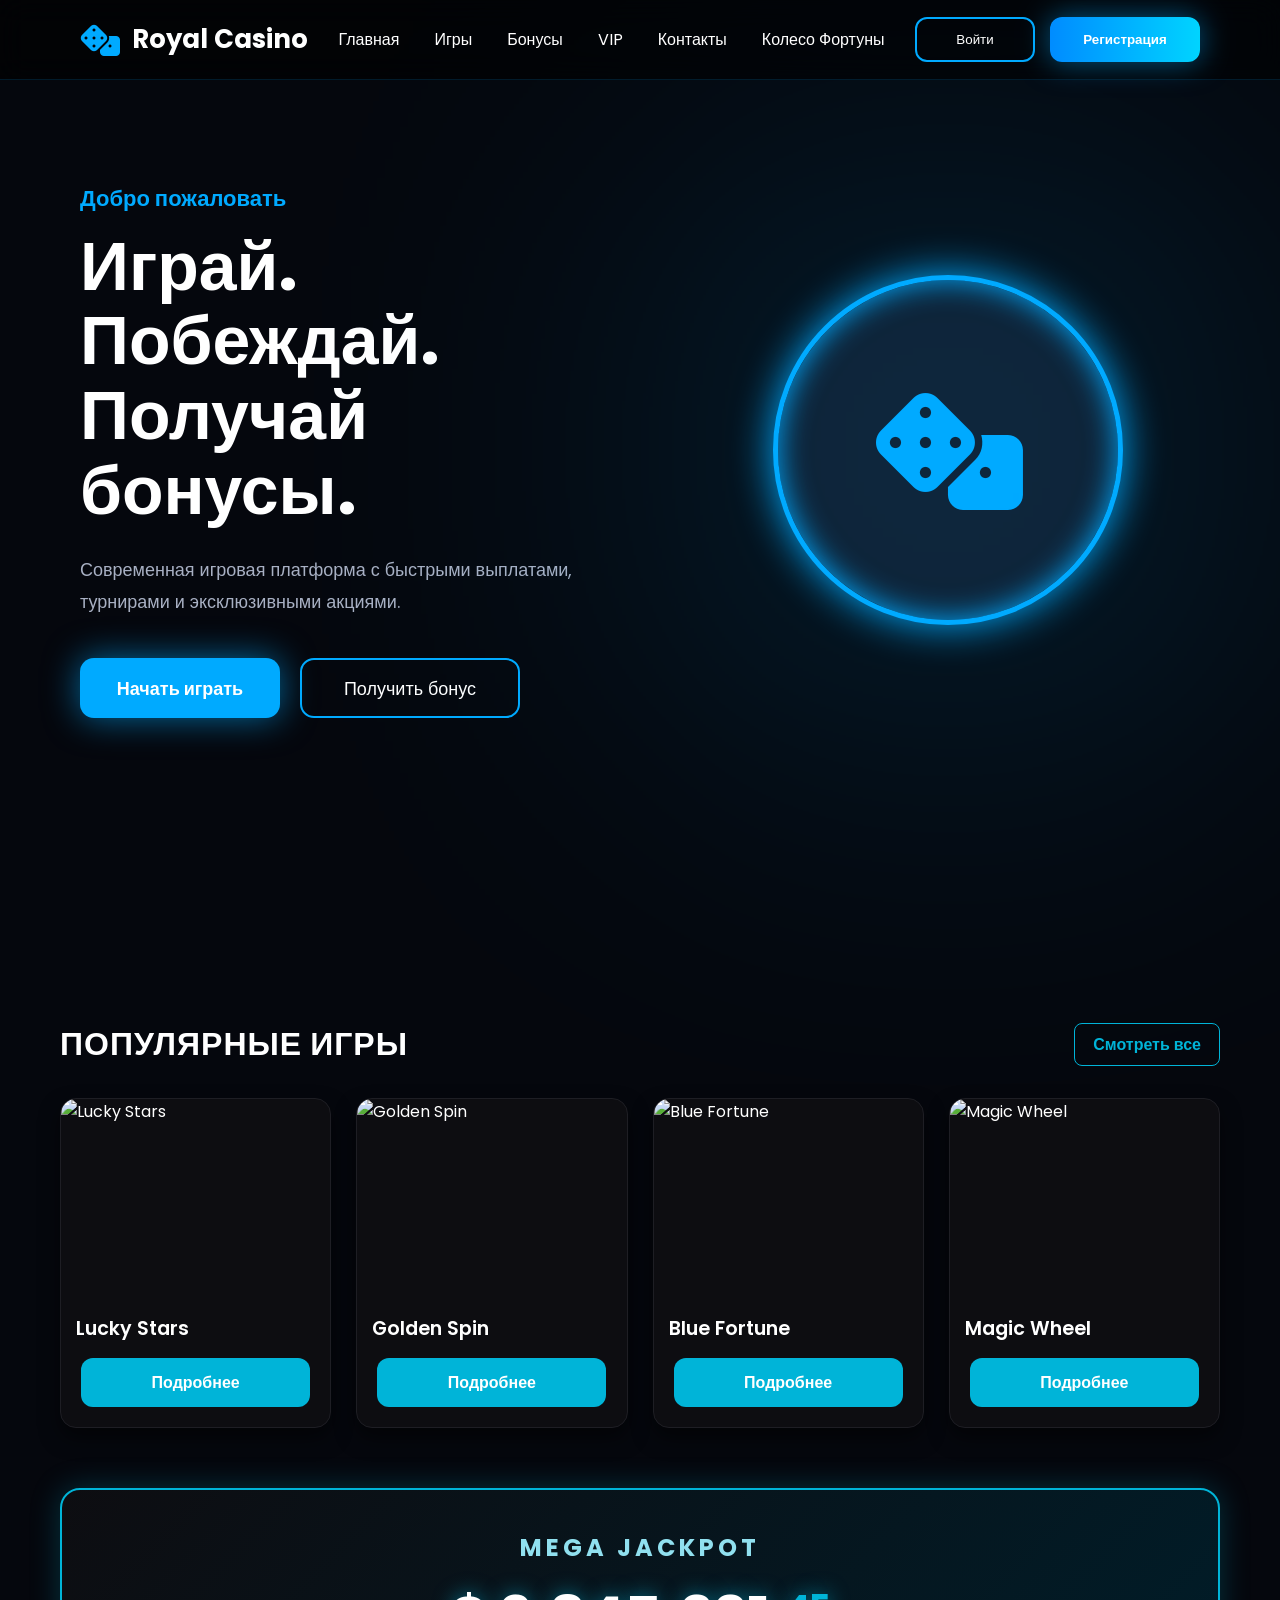
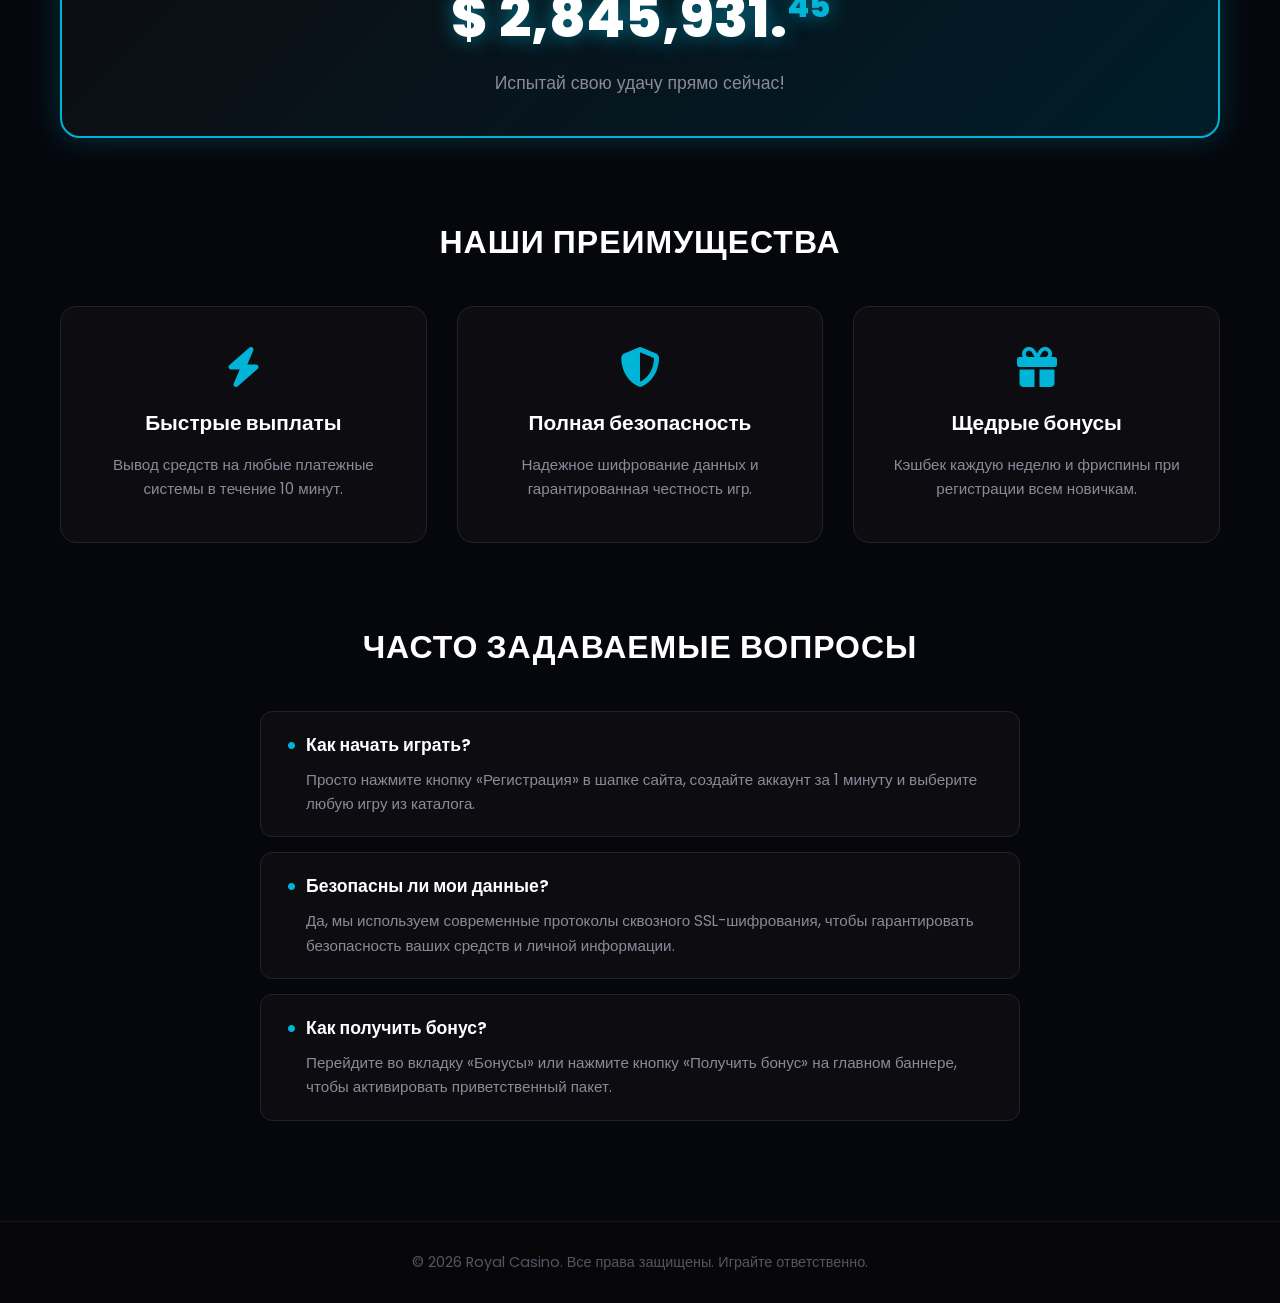
==== index.html @ 4acae306 "Add files via upload" ====
<!DOCTYPE html>
<html lang="ru">

<head>
    <meta charset="UTF-8">
    <meta name="viewport" content="width=device-width, initial-scale=1.0">
    <title>Royal Casino</title>

    <link rel="stylesheet" href="style.css">

    <link rel="preconnect" href="https://fonts.googleapis.com">
    <link rel="preconnect" href="https://fonts.gstatic.com" crossorigin>
    <link href="https://fonts.googleapis.com/css2?family=Poppins:wght@300;400;500;600;700;800&display=swap"
        rel="stylesheet">

    <link rel="stylesheet" href="https://cdnjs.cloudflare.com/ajax/libs/font-awesome/6.7.2/css/all.min.css">
</head>

<body>

    <header>

        <div class="logo">
            <i class="fa-solid fa-dice"></i>
            <span>Royal Casino</span>
        </div>

        <nav>
            <a href="#">Главная</a>
            <a href="./games.html">Игры</a>
            <a href="#">Бонусы</a>
            <a href="./vip.html">VIP</a>
            <a href="./contacts.html">Контакты</a>
            <a href="wheel.html">Колесо Фортуны</a>
        </nav>

        <div class="buttons" id="auth-buttons">
            <button class="login" onclick="openModal('login-modal')">Войти</button>
            <button class="signup" onclick="openModal('register-modal')">Регистрация</button>
        </div>
        
        <div class="buttons" id="user-profile" style="display: none; align-items: center; gap: 10px;">
            <span style="font-size: 18px; color: #fff;">👤</span>
            <span id="profile-username" style="color: #fff; font-weight: bold;"></span>
            <button id="logout-btn" style="background: #ff4d4d; color: white; border: none; padding: 5px 10px; cursor: pointer; border-radius: 4px;">Выйти</button>
        </div>
        
        <div class="buttons" id="user-profile" style="display: none; align-items: center; gap: 10px;">
            <span id="profile-username" style="color: white; font-weight: bold;"></span>
            <span id="profile-balance" style="color: #00ffcc; font-weight: bold;">0 $</span>
            <button id="logout-btn" style="background: red; color: white; border: none; padding: 5px 10px; cursor: pointer;">Выйти</button>
        </div>

    </header>

    <section class="hero">

        <div class="hero-left">

            <h4>Добро пожаловать</h4>

            <h1>Играй.<br>Побеждай.<br>Получай бонусы.</h1>

            <p>
                Современная игровая платформа
                с быстрыми выплатами,
                турнирами и эксклюзивными акциями.
            </p>

            <div class="hero-buttons">

                <button class="play">
                    Начать играть
                </button>

                <button class="bonus">
                    Получить бонус
                </button>

            </div>

        </div>

        <div class="hero-right">

            <div class="roulette-glow"></div>

            <div class="roulette">

                <i class="fa-solid fa-dice"></i>

            </div>

        </div>

    </section>

    <section class="games main-page-games">
        <div class="section-header">
            <h1>Популярные игры</h1>
            <a href="games.html" class="see-all-btn">Смотреть все</a>
        </div>

        <div class="game-grid">
            <div class="game-card">
                <img src="https://encrypted-tbn0.gstatic.com/images?q=tbn:ANd9GcRU2E1s9oB-W5qf-Ei1w77ReMeMobQKJDvkXm94BZqqwd_J3tDPNq9RfBA&s=10" alt="Lucky Stars">
                <h3>Lucky Stars</h3>
                <button onclick="window.location.href='games.html'">Подробнее</button>
            </div>

            <div class="game-card">
                <img src="https://play-lh.googleusercontent.com/m7dMDRIOhisSDL2xdPpff0hyjHuvcP0PVvv1ln_DovhD0f0_GLbvuMxl0asV_r4ueOgO_UbfXjYPk-3cBjFU3w=w240-h480-rw" alt="Golden Spin">
                <h3>Golden Spin</h3>
                <button onclick="window.location.href='games.html'">Подробнее</button>
            </div>

            <div class="game-card">
                <img src="https://fruityslots.com/wp-content/uploads/2022/11/Blue-Fortune-Slot-Logo-1.png" alt="Blue Fortune">
                <h3>Blue Fortune</h3>
                <button onclick="window.location.href='games.html'">Подробнее</button>
            </div>

            <div class="game-card">
                <img src="https://stakelogic.com/wp-content/uploads/2022/08/magic-wheel.png" alt="Magic Wheel">
                <h3>Magic Wheel</h3>
                <button onclick="window.location.href='games.html'">Подробнее</button>
            </div>
        </div>
    </section>

    <section class="jackpot-section">
        <div class="jackpot-container">
            <h2>MEGA JACKPOT</h2>
            <div class="jackpot-amount">$ 2,845,931.<span class="cents">45</span></div>
            <p>Испытай свою удачу прямо сейчас!</p>
        </div>
    </section>

    <section class="features-section">
        <div class="features-container">
            <h2 class="section-title">Наши преимущества</h2>
            <div class="features-grid">
                
                <div class="feature-card">
                    <i class="fa-solid fa-bolt"></i>
                    <h3>Быстрые выплаты</h3>
                    <p>Вывод средств на любые платежные системы в течение 10 минут.</p>
                </div>

                <div class="feature-card">
                    <i class="fa-solid fa-shield-halved"></i>
                    <h3>Полная безопасность</h3>
                    <p>Надежное шифрование данных и гарантированная честность игр.</p>
                </div>

                <div class="feature-card">
                    <i class="fa-solid fa-gift"></i>
                    <h3>Щедрые бонусы</h3>
                    <p>Кэшбек каждую неделю и фриспины при регистрации всем новичкам.</p>
                </div>

            </div>
        </div>
    </section>

    <section class="faq-section">
        <div class="faq-container">
            <h2 class="section-title">Часто задаваемые вопросы</h2>
            
            <div class="faq-item">
                <div class="faq-question">Как начать играть?</div>
                <div class="faq-answer">Просто нажмите кнопку «Регистрация» в шапке сайта, создайте аккаунт за 1 минуту и выберите любую игру из каталога.</div>
            </div>

            <div class="faq-item">
                <div class="faq-question">Безопасны ли мои данные?</div>
                <div class="faq-answer">Да, мы используем современные протоколы сквозного SSL-шифрования, чтобы гарантировать безопасность ваших средств и личной информации.</div>
            </div>

            <div class="faq-item">
                <div class="faq-question">Как получить бонус?</div>
                <div class="faq-answer">Перейдите во вкладку «Бонусы» или нажмите кнопку «Получить бонус» на главном баннере, чтобы активировать приветственный пакет.</div>
            </div>

        </div>
    </section>

    <footer class="main-footer">
        <div class="footer-content">
            <p>&copy; 2026 Royal Casino. Все права защищены. Играйте ответственно.</p>
        </div>
    </footer>

    <div id="login-modal" class="modal">
        <div class="modal-content">
            <span class="close-modal" onclick="closeModal('login-modal')">&times;</span>
            <h2>Вход в аккаунт</h2>
            <form onsubmit="event.preventDefault(); alert('Вход выполнен!'); closeModal('login-modal');">
                <div class="input-group">
                    <label>E-mail или Логин</label>
                    <input type="text" placeholder="Введите ваш email" required>
                </div>
                <div class="input-group">
                    <label>Пароль</label>
                    <input type="password" placeholder="Введите пароль" required>
                </div>
                <button type="submit" class="modal-submit-btn">Войти</button>
            </form>
            <p class="modal-switch">Нет аккаунта? <a href="#" onclick="switchModal('login-modal', 'register-modal')">Зарегистрироваться</a></p>
        </div>
    </div>

    <div id="register-modal" class="modal">
        <div class="modal-content">
            <span class="close-modal" onclick="closeModal('register-modal')">&times;</span>
            <h2>Регистрация</h2>
            <form onsubmit="event.preventDefault(); alert('Регистрация успешна!'); closeModal('register-modal');">
                <div class="input-group">
                    <label>Имя пользователя</label>
                    <input type="text" placeholder="Придумайте логин" required>
                </div>
                <div class="input-group">
                    <label>E-mail</label>
                    <input type="email" placeholder="example@mail.com" required>
                </div>
                <div class="input-group">
                    <label>Пароль</label>
                    <input type="password" placeholder="Придумайте сложный пароль" required>
                </div>
                <div class="checkbox-group">
                    <input type="checkbox" id="terms" required>
                    <label for="terms">Мне исполнилось 18 лет, и я принимаю правила</label>
                </div>
                <button type="submit" class="modal-submit-btn">Создать аккаунт</button>
            </form>
            <p class="modal-switch">Уже есть аккаунт? <a href="#" onclick="switchModal('register-modal', 'login-modal')">Войти</a></p>
        </div>
    </div>

   
    <script src="script.js"></script>

   
</body>

</html>
---- style.css ----
*{
    margin:0;
    padding:0;
    box-sizing:border-box;
    font-family:'Poppins',sans-serif;
}

body{
    background:#05070d;
    color:white;
    overflow-x:hidden;
}

/* ================= HEADER ================= */

header{
    width:100%;
    height:80px;

    display:flex;
    justify-content:space-between;
    align-items:center;

    padding:0 80px;

    position:fixed;
    top:0;
    left:0;

    background:rgba(0,0,0,.55);

    backdrop-filter:blur(15px);

    border-bottom:1px solid rgba(0,170,255,.15);

    z-index:1000;
}

.logo{
    display:flex;
    align-items:center;
    gap:12px;

    font-size:26px;
    font-weight:700;
}

.logo i{
    color:#00aaff;
    font-size:32px;
}

nav{
    display:flex;
    gap:35px;
}

nav a{
    color:white;
    text-decoration:none;
    transition:.3s;
}

nav a:hover{
    color:#00aaff;
}

.buttons{
    display:flex;
    gap:15px;
}

button{
    cursor:pointer;
    transition:.35s;
}

.login{

    width:120px;
    height:45px;

    background:transparent;
    border:2px solid #00aaff;
    color:white;
    border-radius:12px;
}

.login:hover{

    background:#00aaff;
    box-shadow:0 0 20px #00aaff;
}

.signup{

    width:150px;
    height:45px;

    border:none;

    border-radius:12px;

    background:linear-gradient(90deg,#008cff,#00d4ff);

    color:white;

    font-weight:600;

    box-shadow:0 0 30px rgba(0,170,255,.5);
}

.signup:hover{

    transform:translateY(-3px);

    box-shadow:0 0 45px #00aaff;
}

/* ================= HERO ================= */

.hero{

    width:100%;
    min-height:100vh;

    display:flex;
    justify-content:space-between;
    align-items:center;

    padding:150px 80px;
}

.hero-left{

    width:48%;
}

.hero-left h4{

    color:#00aaff;

    margin-bottom:15px;

    font-size:22px;
}

.hero-left h1{

    font-size:68px;

    line-height:1.1;

    margin-bottom:25px;
}

.hero-left p{

    color:#a8b0c3;

    line-height:1.8;

    font-size:18px;

    margin-bottom:40px;
}

.hero-buttons{

    display:flex;

    gap:20px;
}

.play{

    width:200px;
    height:60px;

    border:none;

    border-radius:14px;

    background:#00aaff;

    color:white;

    font-size:18px;

    font-weight:700;

    box-shadow:0 0 35px rgba(0,170,255,.6);
}

.play:hover{

    transform:translateY(-5px);
}

.bonus{

    width:220px;
    height:60px;

    background:transparent;

    border:2px solid #00aaff;

    color:white;

    border-radius:14px;

    font-size:18px;
}

.bonus:hover{

    background:#00aaff;

    box-shadow:0 0 35px #00aaff;
}

/* ================= RIGHT ================= */

.hero-right{

    width:45%;

    display:flex;

    justify-content:center;

    align-items:center;

    position:relative;
}

.roulette{

    width:350px;
    height:350px;

    border-radius:50%;

    background:#101827;

    border:5px solid #00aaff;

    display:flex;

    justify-content:center;

    align-items:center;

    font-size:120px;

    color:#00aaff;

    box-shadow:
    0 0 40px #00aaff,
    inset 0 0 30px #00aaff;

    animation:spin 12s linear infinite;
}

.roulette-glow{

    position:absolute;

    width:500px;
    height:500px;

    background:#00aaff;

    filter:blur(180px);

    opacity:.18;
}

@keyframes spin{

from{

transform:rotate(0deg);

}

to{

transform:rotate(360deg);

}

}

/* ================= MOBILE ================= */

@media(max-width:900px){

header{

padding:20px;

flex-direction:column;

height:auto;

gap:20px;

}

nav{

flex-wrap:wrap;

justify-content:center;

}

.hero{

flex-direction:column;

text-align:center;

padding:180px 20px 60px;

}

.hero-left,
.hero-right{

width:100%;

}

.hero-left h1{

font-size:42px;

}

.hero-buttons{

justify-content:center;

flex-wrap:wrap;

}

.roulette{

width:260px;
height:260px;
font-size:90px;
margin-top:40px;

}

}

/* ==========================================================================
   Стили для секции игр (Royal Casino)
   ========================================================================== */

/* Общие настройки для всей секции */
.games {
    max-width: 1200px;
    margin: 40px auto;
    padding: 0 20px;
    font-family: 'Poppins', sans-serif; /* Твой подключенный шрифт */
}

/* Заголовок "Популярные игры" */
.games h1 {
    color: #ffffff;
    font-size: 2rem;
    margin-bottom: 30px;
    text-transform: uppercase;
    letter-spacing: 1px;
}

/* СЕТКА ДЛЯ КАРТОЧЕК */
.game-grid {
    display: grid;
    /* Карточки будут автоматически выстраиваться в ряд (минимум 260px каждая) */
    grid-template-columns: repeat(auto-fill, minmax(260px, 1fr));
    gap: 30px; /* Расстояние между карточками */
}

/* СТИЛЬ КАРТОЧКИ */
.game-card {
    background-color: #1a1a1f; /* Темный фон карточки, чуть светлее фона сайта */
    border-radius: 16px;       /* Красивые скругленные углы */
    overflow: hidden;          /* Чтобы картинка не вылезала за скругления */
    border: 1px solid #2c2c35; /* Элегантная тонкая рамка */
    box-shadow: 0 10px 20px rgba(0, 0, 0, 0.5); /* Глубокая тень */
    display: flex;
    flex-direction: column;
    transition: transform 0.3s ease, border-color 0.3s ease, box-shadow 0.3s ease;
}

/* Эффект при наведении на карточку */
.game-card:hover {
    transform: translateY(-8px); /* Карточка плавно приподнимается */
    border-color: #ffbe0b;       /* Рамка подсвечивается золотым */
    box-shadow: 0 15px 30px rgba(255, 190, 11, 0.2); /* Золотистое свечение */
}

/* КАРТИНКА ВНУТРИ КАРТОЧКИ */
.game-card img {
    width: 100%;
    height: 220px;       /* Фиксированная высота для всех картинок */
    object-fit: cover;   /* Картинки масштабируются без искажения пропорций */
    transition: transform 0.3s ease;
}

/* Эффект увеличения картинки при наведении */
.game-card:hover img {
    transform: scale(1.05);
}

/* НАЗВАНИЕ ИГРЫ (h3) */
.game-card h3 {
    color: #ffffff;
    font-size: 1.25rem;
    font-weight: 600;
    margin: 20px 15px 10px 15px;
    text-align: left;
}

/* КНОПКА "ПОДРОБНЕЕ" */
.game-card button {
    background: #ffbe0b; /* Золотой цвет кнопки */
    color: #000000;      /* Черный текст */
    border: none;
    padding: 12px 20px;
    font-size: 1rem;
    font-weight: 700;
    border-radius: 12px;
    margin: 0 15px 20px 15px; /* Отступы по бокам и снизу */
    cursor: pointer;
    transition: background-color 0.2s ease, transform 0.1s ease;
}

/* Эффект при наведении на кнопку */
.game-card button:hover {
    background: #fb5607; /* Меняет цвет на сочный оранжевый */
    color: #ffffff;      /* Текст становится белым */
}

/* Эффект при клике */
.game-card button:active {
    transform: scale(0.98);
}

/* ==========================================================================
   Спец-стили для страницы VIP (Черно-Голубой Неон)
   ========================================================================== */

/* Контейнер заголовка VIP */
.vip-header {
    display: flex;
    align-items: center;
    gap: 15px;
    margin-bottom: 30px;
}

/* Главная голубая плашка Premium */
.vip-badge-main {
    background: linear-gradient(135deg, #00b4d8 0%, #0077b6 100%);
    color: #ffffff;
    padding: 5px 12px;
    font-size: 0.85rem;
    font-weight: 800;
    border-radius: 20px;
    text-transform: uppercase;
    letter-spacing: 1px;
    box-shadow: 0 0 15px rgba(0, 180, 216, 0.4);
}

/* Премиум-стиль для VIP-карточки (Черный + Голубой неоновый контур) */
.game-card.vip-card {
    background: #0d0d11; /* Глубокий черный фон */
    border: 1px solid #00b4d8; /* Голубая неоновая рамка */
    box-shadow: 0 10px 25px rgba(0, 180, 216, 0.1);
}

/* Эффект при наведении на VIP-карточку */
.game-card.vip-card:hover {
    border-color: #90e0ef; /* Светло-голубое свечение */
    box-shadow: 0 15px 35px rgba(0, 180, 216, 0.4); 
    transform: translateY(-10px);
}

/* Обертка для картинки */
.game-image-wrapper {
    position: relative;
    width: 100%;
    height: 220px;
    overflow: hidden;
}

/* Голубой ярлык "VIP" поверх картинки */
.vip-tag {
    position: absolute;
    top: 15px;
    left: 15px;
    background: #00b4d8;
    color: #ffffff;
    font-weight: 900;
    font-size: 0.75rem;
    padding: 4px 10px;
    border-radius: 6px;
    z-index: 2;
    letter-spacing: 1px;
    box-shadow: 0 4px 10px rgba(0,0,0,0.4);
}

/* Изменяем текст внутри VIP-инфо */
.game-card.vip-card .game-info {
    padding: 20px;
    display: flex;
    flex-direction: column;
}

/* Стильная темная кнопка с голубой рамкой и текстом */
.game-card.vip-card button {
    background: #0d0d11;
    color: #00b4d8;
    border: 1px solid #00b4d8;
    margin: 10px 0 0 0;
    padding: 12px 0;
    width: 100%;
    font-weight: 700;
    border-radius: 12px;
    cursor: pointer;
    transition: all 0.3s ease;
}

/* При наведении кнопка полностью заливается голубым */
.game-card.vip-card button:hover {
    background: linear-gradient(135deg, #00b4d8 0%, #0077b6 100%);
    color: #ffffff;
    border-color: transparent;
    box-shadow: 0 0 15px rgba(0, 180, 216, 0.6);
}

/* Общие настройки для всей секции игр */
.games {
    max-width: 1200px;
    margin: 0 auto 40px auto; /* Убрали верхний маржин */
    padding: 120px 20px 0 20px; /* ДОБАВИЛИ 120px СВЕРХУ, чтобы отодвинуть от меню */
    font-family: 'Poppins', sans-serif;
}

/* ==========================================================================
   Спец-стили для страницы Контактов (Черно-Голубой Неон)
   ========================================================================== */

/* Главная секция контактов с отступом от фиксированного меню */
.contacts-section {
    max-width: 1200px;
    margin: 0 auto;
    padding: 120px 20px 40px 20px; /* Отступ сверху 120px, чтобы не пряталось под меню */
    font-family: 'Poppins', sans-serif;
    text-align: center;
}

.contacts-container h1 {
    color: #ffffff;
    font-size: 2.5rem;
    margin-bottom: 10px;
    text-transform: uppercase;
    letter-spacing: 1px;
}

.contacts-subtitle {
    color: #8a8a98;
    font-size: 1.1rem;
    margin-bottom: 50px;
}

/* Сетка для контактных карточек */
.contacts-grid {
    display: grid;
    grid-template-columns: repeat(auto-fit, minmax(280px, 1fr));
    gap: 30px;
}

/* Стиль карточки контакта */
.contact-card {
    background: #0d0d11; /* Твой глубокий черный цвет */
    border: 1px solid #00b4d8; /* Твой голубой неон */
    border-radius: 16px;
    padding: 40px 20px;
    box-shadow: 0 10px 25px rgba(0, 180, 216, 0.1);
    transition: transform 0.3s ease, border-color 0.3s ease, box-shadow 0.3s ease;
}

/* Эффект при наведении на карточку контакта */
.contact-card:hover {
    border-color: #90e0ef;
    box-shadow: 0 15px 35px rgba(0, 180, 216, 0.3);
    transform: translateY(-3px); /* Легкий аккуратный подъем без взлета */
}

/* Иконки FontAwesome внутри карточек */
.contact-card i {
    font-size: 3rem;
    color: #00b4d8; /* Голубой цвет для иконок */
    margin-bottom: 20px;
}

/* Заголовки внутри карточек */
.contact-card h3 {
    color: #ffffff;
    font-size: 1.4rem;
    margin-bottom: 10px;
    font-weight: 600;
}

/* Текст (ссылки/информация) внутри карточек */
.contact-card p {
    color: #00b4d8;
    font-size: 1.1rem;
    font-weight: 400;
    word-break: break-all;
}

/* ==========================================================================
   Дополнительные стили для блока игр на Главной странице
   ========================================================================== */

/* Контейнер для заголовка и кнопки "Смотреть все" */
.section-header {
    display: flex;
    justify-content: space-between;
    align-items: center;
    margin-bottom: 30px;
}

/* Убираем лишний нижний отступ у H1 внутри этого контейнера */
.section-header h1 {
    margin-bottom: 0 !important;
}

/* Красивая голубая кнопка "Смотреть все" */
.see-all-btn {
    color: #00b4d8;
    text-decoration: none;
    font-weight: 600;
    font-size: 1rem;
    border: 1px solid #00b4d8;
    padding: 8px 18px;
    border-radius: 8px;
    transition: all 0.3s ease;
}

/* Эффект при наведении на "Смотреть все" */
.see-all-btn:hover {
    background: #00b4d8;
    color: #ffffff;
    box-shadow: 0 0 15px rgba(0, 180, 216, 0.4);
}

/* ==========================================================================
   Новые разделы для Главной страницы (Джекпот, Плюсы, FAQ, Футер)
   ========================================================================== */

/* Общий стиль заголовков для секций */
.section-title {
    color: #ffffff;
    font-size: 2rem;
    text-align: center;
    text-transform: uppercase;
    letter-spacing: 1px;
    margin-bottom: 40px;
}

/* --- 1. СТИЛИ ДЛЯ ДЖЕКПОТА --- */
.jackpot-section {
    max-width: 1200px;
    margin: 60px auto;
    padding: 0 20px;
}

.jackpot-container {
    background: linear-gradient(135deg, #0d0d11 0%, #001d29 100%);
    border: 2px solid #00b4d8;
    border-radius: 20px;
    padding: 40px;
    text-align: center;
    box-shadow: 0 0 30px rgba(0, 180, 216, 0.25);
}

.jackpot-container h2 {
    color: #90e0ef;
    font-size: 1.5rem;
    letter-spacing: 4px;
    margin-bottom: 10px;
}

.jackpot-amount {
    color: #ffffff;
    font-size: 3.5rem;
    font-weight: 800;
    text-shadow: 0 0 20px rgba(0, 180, 216, 0.6);
    margin-bottom: 10px;
}

.jackpot-amount .cents {
    color: #00b4d8;
    font-size: 2rem;
    vertical-align: super;
}

.jackpot-container p {
    color: #8a8a98;
    font-size: 1.1rem;
}

/* --- 2. СТИЛИ ДЛЯ ПРЕИМУЩЕСТВ --- */
.features-section {
    max-width: 1200px;
    margin: 80px auto;
    padding: 0 20px;
}

.features-grid {
    display: grid;
    grid-template-columns: repeat(auto-fit, minmax(280px, 1fr));
    gap: 30px;
}

.feature-card {
    background: #0d0d11;
    border: 1px solid #22222a;
    border-radius: 16px;
    padding: 40px 20px;
    text-align: center;
    transition: all 0.3s ease;
}

.feature-card:hover {
    border-color: #00b4d8;
    box-shadow: 0 10px 25px rgba(0, 180, 216, 0.15);
    transform: translateY(-3px);
}

.feature-card i {
    font-size: 2.5rem;
    color: #00b4d8;
    margin-bottom: 20px;
}

.feature-card h3 {
    color: #ffffff;
    font-size: 1.3rem;
    margin-bottom: 15px;
}

.feature-card p {
    color: #8a8a98;
    font-size: 0.95rem;
    line-height: 1.6;
}

/* --- 3. СТИЛИ ДЛЯ FAQ --- */
.faq-section {
    max-width: 800px;
    margin: 80px auto;
    padding: 0 20px;
}

.faq-item {
    background: #0d0d11;
    border: 1px solid #22222a;
    border-radius: 12px;
    margin-bottom: 15px;
    padding: 20px;
    text-align: left;
}

.faq-question {
    color: #ffffff;
    font-weight: 600;
    font-size: 1.1rem;
    margin-bottom: 10px;
    position: relative;
    padding-left: 25px;
}

.faq-question::before {
    content: "•";
    color: #00b4d8;
    font-size: 1.5rem;
    position: absolute;
    left: 5px;
    top: -4px;
}

.faq-answer {
    color: #8a8a98;
    font-size: 0.95rem;
    line-height: 1.6;
    padding-left: 25px;
}

/* --- 4. СТИЛИ ДЛЯ ФУТЕРА --- */
.main-footer {
    background: #07070a;
    border-top: 1px solid #14141a;
    padding: 30px 20px;
    text-align: center;
    margin-top: 100px;
}

.footer-content p {
    color: #555562;
    font-size: 0.9rem;
}

/* ==========================================================================
   ИГРОВЫЕ КАРТОЧКИ — ТОЛЬКО ЧЕРНЫЙ И ГОЛУБОЙ ЦВЕТ
   ========================================================================== */

/* Сетка для карточек */
.game-grid {
    display: grid !important;
    grid-template-columns: repeat(auto-fill, minmax(250px, 1fr)) !important;
    gap: 25px !important;
    margin-top: 20px !important;
}

/* Сама карточка */
.game-card {
    background-color: #0d0d11 !important; /* Глубокий черный фон */
    border: 1px solid #1e1e24 !important; /* Темная рамка */
    border-radius: 16px !important;
    overflow: hidden !important;
    display: flex !important;
    flex-direction: column !important;
    transition: all 0.3s ease !important;
}

/* Эффект при наведении на карточку — подсвечивается ГОЛУБЫМ */
.game-card:hover {
    border-color: #00b4d8 !important;
    box-shadow: 0 10px 25px rgba(0, 180, 216, 0.25) !important;
    transform: translateY(-3px) !important;
}

/* Картинка внутри карточки */
.game-card img {
    width: 100% !important;
    height: 200px !important;
    object-fit: cover !important;
}

/* Заголовок игры */
.game-card h3 {
    color: #ffffff !important;
    font-size: 1.2rem !important;
    margin: 15px !important;
    font-weight: 600 !important;
}

/* КНОПКА — СТРОГО ГОЛУБАЯ */
.game-card button {
    background-color: #00b4d8 !important; /* Твой фирменный голубой цвет */
    color: #ffffff !important;            /* Белый текст */
    border: none !important;
    border-radius: 12px !important;
    padding: 12px 20px !important;
    font-weight: 700 !important;
    margin: 0 15px 20px 15px !important;
    cursor: pointer !important;
    transition: background-color 0.2s ease !important;
}

/* Эффект при наведении на кнопку */
.game-card button:hover {
    background-color: #0077b6 !important; /* Сине-голубой при наведении */
    color: #ffffff !important;
}

/* ==========================================================================
   РАСШИРЕННАЯ СТРАНИЦА ИГР (Сетка + Фильтры + Живые Выигрыши)
   ========================================================================== */

/* Макет распределения: Каталог слева, Виджет выигрышей справа */
.games-page-layout {
    max-width: 1400px;
    margin: 0 auto;
    padding: 120px 20px 40px 20px; /* Отступ сверху от меню */
    display: flex;
    gap: 30px;
}

.games-main-content {
    flex: 3; /* Занимает 75% ширины */
}

/* Стили кнопок-фильтров */
.games-filter-bar {
    display: flex;
    gap: 12px;
    margin-bottom: 30px;
}

.filter-btn {
    background: #0d0d11;
    color: #8a8a98;
    border: 1px solid #22222a;
    padding: 10px 20px;
    border-radius: 10px;
    font-weight: 600;
    cursor: pointer;
    transition: all 0.3s ease;
}

.filter-btn:hover, .filter-btn.active {
    background: #00b4d8;
    color: #ffffff;
    border-color: #00b4d8;
    box-shadow: 0 0 15px rgba(0, 180, 216, 0.3);
}

/* БОКОВАЯ ПАНЕЛЬ: ЖИВЫЕ ВЫИГРЫШИ */
.live-wins-sidebar {
    flex: 1; /* Занимает 25% ширины */
    background: #0d0d11;
    border: 1px solid #00b4d8; /* Голубой контур */
    border-radius: 20px;
    padding: 25px 20px;
    height: fit-content;
    box-shadow: 0 10px 30px rgba(0, 180, 216, 0.1);
}

.sidebar-header {
    display: flex;
    align-items: center;
    gap: 10px;
    margin-bottom: 20px;
    border-bottom: 1px solid #22222a;
    padding-bottom: 15px;
}

.sidebar-header h2 {
    color: #ffffff;
    font-size: 1.25rem;
    margin: 0;
}

/* Пульсирующая зеленая/голубая точка (эффект Live) */
.live-pulse {
    width: 10px;
    height: 10px;
    background-color: #00b4d8;
    border-radius: 50%;
    box-shadow: 0 0 0 0 rgba(0, 180, 216, 0.7);
    animation: pulse 1.6s infinite;
}

@keyframes pulse {
    0% { transform: scale(0.95); box-shadow: 0 0 0 0 rgba(0, 180, 216, 0.7); }
    70% { transform: scale(1); box-shadow: 0 0 0 10px rgba(0, 180, 216, 0); }
    100% { transform: scale(0.95); box-shadow: 0 0 0 0 rgba(0, 180, 216, 0); }
}

/* Элементы списка выигрышей */
.wins-list {
    display: flex;
    flex-direction: column;
    gap: 15px;
}

.win-item {
    background: #14141a;
    border-radius: 12px;
    padding: 12px 15px;
    display: flex;
    justify-content: space-between;
    align-items: center;
    border: 1px solid #1e1e24;
}

.win-user {
    color: #ffffff;
    font-weight: 600;
    font-size: 0.9rem;
}

.win-game {
    color: #8a8a98;
    font-size: 0.8rem;
}

.win-amount {
    font-weight: 700;
    font-size: 0.95rem;
}

.font-cyan {
    color: #00b4d8;
    text-shadow: 0 0 10px rgba(0, 180, 216, 0.3);
}

/* Адаптивность для мобилок (чтобы сайдбар уходил вниз, если экран узкий) */
@media (max-width: 992px) {
    .games-page-layout {
        flex-direction: column;
    }
    .live-wins-sidebar {
        width: 100%;
    }
}

/* ==========================================================================
   ФИКС VIP СТРАНИЦЫ (Ровные карточки)
   ========================================================================== */

   .vip-page-container {
    max-width: 1200px;
    margin: 0 auto;
    padding: 120px 20px 40px 20px;
}

/* Стили для блока статусов (карточек Bronze, Silver и т.д.) */
.vip-status-container {
    margin-bottom: 60px;
}

.status-grid {
    display: grid;
    grid-template-columns: repeat(auto-fit, minmax(240px, 1fr));
    gap: 20px;
}

.status-card {
    background: #0d0d11;
    border: 1px solid #22222a;
    border-radius: 16px;
    padding: 25px 15px;
    text-align: center;
    transition: all 0.3s ease;
}

.status-card:hover {
    border-color: #00b4d8;
    box-shadow: 0 0 20px rgba(0, 180, 216, 0.2);
    transform: translateY(-3px);
}

.status-card h3 {
    color: #ffffff;
    margin-bottom: 8px;
}

.status-card p {
    color: #8a8a98;
    font-size: 0.9rem;
    margin-bottom: 15px;
}

.status-lock {
    display: inline-block;
    font-size: 0.75rem;
    font-weight: 700;
    padding: 4px 12px;
    border-radius: 20px;
    background: #14141a;
    color: #00b4d8;
    border: 1px solid #00b4d8;
    text-transform: uppercase;
}

/* Оформление VIP карточек — делаем им постоянную неоновую рамку */
.game-card.vip-card {
    background: #060608 !important;
    border: 1px solid #00b4d8 !important; /* Голубой контур */
    box-shadow: 0 5px 15px rgba(0, 180, 216, 0.15) !important;
}

.game-card.vip-card:hover {
    border-color: #90e0ef !important;
    box-shadow: 0 10px 25px rgba(0, 180, 216, 0.35) !important;
}

/* Кнопки внутри VIP карточек */
.game-card.vip-card button {
    background: transparent !important;
    color: #00b4d8 !important;
    border: 1px solid #00b4d8 !important;
}

.game-card.vip-card button:hover {
    background: #00b4d8 !important;
    color: #ffffff !important;
}

/* КНОПКА — ТЕПЕРЬ СТРОГО ПО ЦЕНТРУ КАРТОЧКИ */
.game-card button {
    background-color: #00b4d8 !important; /* Твой фирменный голубой цвет */
    color: #ffffff !important;            /* Белый текст */
    border: none !important;
    border-radius: 12px !important;
    padding: 12px 20px !important;
    font-weight: 700 !important;
    
    /* ВОТ ЭТИ ТРИ СТРОКИ ВЫРАВНИВАЮТ КНОПКУ ПРЯМО ПО ЦЕНТРУ */
    display: block !important;
    margin: 0 auto 20px auto !important; /* auto слева и справа сдвинет её в центр */
    width: 85% !important;               /* Делает её аккуратной по ширине */
    
    cursor: pointer !important;
    transition: background-color 0.2s ease !important;
}

/* ==========================================================================
   МОДАЛЬНЫЕ ОКНА (ВХОД И РЕГИСТРАЦИЯ)
   ========================================================================== */

/* Задний темный фон при открытии окна */
.modal {
    display: none; /* По умолчанию скрыто */
    position: fixed;
    z-index: 1000;
    left: 0;
    top: 0;
    width: 100%;
    height: 100%;
    background-color: rgba(3, 3, 5, 0.8);
    backdrop-filter: blur(8px); /* Размытие заднего плана */
    justify-content: center;
    align-items: center;
}

/* Контентная плашка окна */
.modal-content {
    background-color: #0d0d11;
    border: 2px solid #00b4d8; /* Неоново-голубая рамка */
    box-shadow: 0 0 30px rgba(0, 180, 216, 0.3);
    padding: 40px;
    border-radius: 20px;
    width: 100%;
    max-width: 420px;
    position: relative;
    text-align: left;
    animation: fadeInModal 0.3s ease;
}

@keyframes fadeInModal {
    from { opacity: 0; transform: translateY(-20px); }
    to { opacity: 1; transform: translateY(0); }
}

/* Кнопка закрытия (крестик) */
.close-modal {
    position: absolute;
    right: 20px;
    top: 15px;
    color: #8a8a98;
    font-size: 28px;
    font-weight: bold;
    cursor: pointer;
    transition: color 0.2s;
}

.close-modal:hover {
    color: #00b4d8;
}

.modal-content h2 {
    color: #ffffff;
    margin-bottom: 25px;
    font-size: 1.8rem;
    font-weight: 700;
}

/* Поля ввода (Инпуты) */
.input-group {
    margin-bottom: 20px;
    display: flex;
    flex-direction: column;
    gap: 8px;
}

.input-group label {
    color: #8a8a98;
    font-size: 0.9rem;
}

.input-group input {
    background: #14141a;
    border: 1px solid #22222a;
    padding: 14px;
    border-radius: 10px;
    color: #ffffff;
    font-size: 1rem;
    outline: none;
    transition: all 0.2s;
}

.input-group input:focus {
    border-color: #00b4d8;
    box-shadow: 0 0 10px rgba(0, 180, 216, 0.2);
}

/* Чекбокс 18+ */
.checkbox-group {
    display: flex;
    align-items: flex-start;
    gap: 10px;
    margin-bottom: 25px;
    color: #8a8a98;
    font-size: 0.85rem;
    line-height: 1.4;
    cursor: pointer;
}

.checkbox-group input {
    margin-top: 3px;
    accent-color: #00b4d8;
}

/* Кнопка отправки внутри модалки */
.modal-submit-btn {
    width: 100%;
    background: #00b4d8;
    color: #ffffff;
    border: none;
    padding: 14px;
    border-radius: 12px;
    font-size: 1.1rem;
    font-weight: 700;
    cursor: pointer;
    transition: background 0.2s, box-shadow 0.2s;
}

.modal-submit-btn:hover {
    background: #0077b6;
    box-shadow: 0 0 15px rgba(0, 180, 216, 0.4);
}

/* Ссылка на переключение окон */
.modal-switch {
    text-align: center;
    margin-top: 20px;
    color: #555562;
    font-size: 0.9rem;
}

.modal-switch a {
    color: #00b4d8;
    text-decoration: none;
    font-weight: 600;
}

.modal-switch a:hover {
    text-decoration: underline;
}

/* Контейнер страницы (БЕЗ ФОНА) */
.wheel-page-container {
    display: flex;
    flex-direction: column;
    align-items: center;
    justify-content: center;
    min-height: 85vh;
    padding-top: 80px;
    font-family: sans-serif;
}

.wheel-title {
    color: #fff;
    font-size: 2.5rem;
    margin-bottom: 5px;
    text-shadow: 0 0 15px #0088ff; /* Неоновое свечение */
}

.wheel-subtitle {
    color: #aaaaaa;
    font-size: 1.1rem;
    margin-bottom: 40px;
}

.wheel-area {
    position: relative;
    width: 350px;
    height: 350px;
}

/* Колесо */
.wheel-wrapper {
    width: 100%;
    height: 100%;
    border-radius: 50%;
    border: 8px solid #0088ff;
    box-shadow: 0 0 35px rgba(0, 136, 255, 0.6);
    display: flex;
    align-items: center;
    justify-content: center;
    background: #101627; /* Темный фон самого колеса, чтобы цифры были видны */
    overflow: hidden;
    position: relative;
    transition: transform 4s cubic-bezier(0.15, 0.85, 0.35, 1.02);
}

/* Центр колеса */
.wheel-center {
    position: absolute;
    width: 45px;
    height: 45px;
    background: #0088ff;
    border-radius: 50%;
    z-index: 5;
    box-shadow: 0 0 15px #0088ff;
    border: 3px solid #fff;
}

/* Стрелка сверху */
.pointer {
    position: absolute;
    top: -20px;
    left: 50%;
    transform: translateX(-50%);
    width: 0;
    height: 0;
    border-left: 15px solid transparent;
    border-right: 15px solid transparent;
    border-top: 30px solid #00ffcc; /* Бирюзовая стрелка */
    z-index: 10;
}

/* Цифры на колесе */
.wheel-number {
    position: absolute;
    color: #fff;
    font-weight: bold;
    font-size: 1.2rem;
    transform-origin: center 150px;
    height: 300px;
    top: 25px;
    text-shadow: 0 2px 4px rgba(0,0,0,0.8);
}

/* Кнопка «Крутить» */
.spin-btn {
    margin-top: 40px;
    background: linear-gradient(135deg, #0088ff, #00ffcc);
    color: #fff;
    border: none;
    padding: 14px 45px;
    font-size: 1.2rem;
    font-weight: bold;
    border-radius: 30px;
    cursor: pointer;
    box-shadow: 0 5px 15px rgba(0, 255, 204, 0.3);
    transition: all 0.3s ease;
}

.spin-btn:hover {
    transform: scale(1.05);
    box-shadow: 0 0 25px rgba(0, 255, 204, 0.7);
}

.spin-btn:active {
    transform: scale(0.98);
}

/* Այս կոդը կփոքրացնի լոգոն ՄԻԱՅՆ այս էջում */

.main-header .logo i {
    font-size: 1.4rem !important; /* Փոքրացնում է խաղառիկի նշանը */
}

.main-header .logo h1 {
    font-size: 1.5rem !important; /* Փոքրացնում է Royal Casino տեքստը */
}

.main-header {
    display: flex;
    justify-content: space-between;
    align-items: center;
    padding: 20px 50px;
    background-color: #070b19; /* Քո հիմնական սև/մուգ կապույտը */
    border-bottom: 2px solid #0088ff; /* Կապույտ գիծը */
}

.main-header nav a {
    color: white;
    text-decoration: none;
    margin: 0 15px;
    font-weight: bold;
}

.main-header nav a:hover {
    color: #0088ff;
}

.modal {
    display: none;
    position: fixed;
    top: 0;
    left: 0;
    width: 100%;
    height: 100%;
    background: rgba(0, 0, 0, 0.85);
    z-index: 1000;
    justify-content: center;
    align-items: center;
}

.modal-content {
    background: #070b19;
    padding: 30px;
    border: 1px solid #0088ff;
    border-radius: 15px;
    text-align: center;
    color: white;
    width: 300px;
}

.stars-container {
    display: flex;
    justify-content: center;
    gap: 10px;
    margin: 20px 0;
}

.star {
    font-size: 40px;
    color: #333; /* Մութ աստղ */
    transition: color 0.3s;
}

.modal-button {
    background: #0088ff;
    color: white;
    border: none;
    padding: 10px 20px;
    border-radius: 5px;
    cursor: pointer;
    width: 100%;
    font-weight: bold;
}

.close-modal-btn {
    background: transparent;
    border: none;
    color: gray;
    margin-top: 10px;
    cursor: pointer;
}

/* Մոդալի ընդհանուր վիճակը */
.modal {
    display: none; 
    position: fixed; 
    top: 0; 
    left: 0; 
    width: 100%; 
    height: 100%; 
    background: rgba(0,0,0,0.8); 
    z-index: 1000; 
    align-items: center; 
    justify-content: center;
}

/* Մոդալի պատուհանը */
.modal-content {
    background: #070b19; 
    padding: 30px; 
    border: 1px solid #0088ff; 
    border-radius: 15px; 
    text-align: center; 
    color: white; 
    width: 300px;
}

/* Զառի տեսքը */
#dice-result {
    font-size: 50px; 
    margin: 20px 0;
}

/* Կոճակները */
.modal-button {
    background: #0088ff; 
    color: white; 
    border: none; 
    padding: 10px 20px; 
    border-radius: 5px; 
    cursor: pointer;
    width: 100%;
    font-weight: bold;
}

.modal-button:hover {
    background: #0066cc;
}

.close-btn {
    background: transparent; 
    border: none; 
    color: gray; 
    margin-top: 15px; 
    cursor: pointer;
}

.close-btn:hover {
    color: white;
}

#profile-balance {
    color: #00ffcc !important; /* Նեոն կապույտ-կանաչ գույն */
    font-size: 16px;
    font-weight: bold;
    padding: 5px 10px;
    border: 1px solid #00ffcc;
    border-radius: 4px;
    background: rgba(0, 255, 204, 0.1);
}
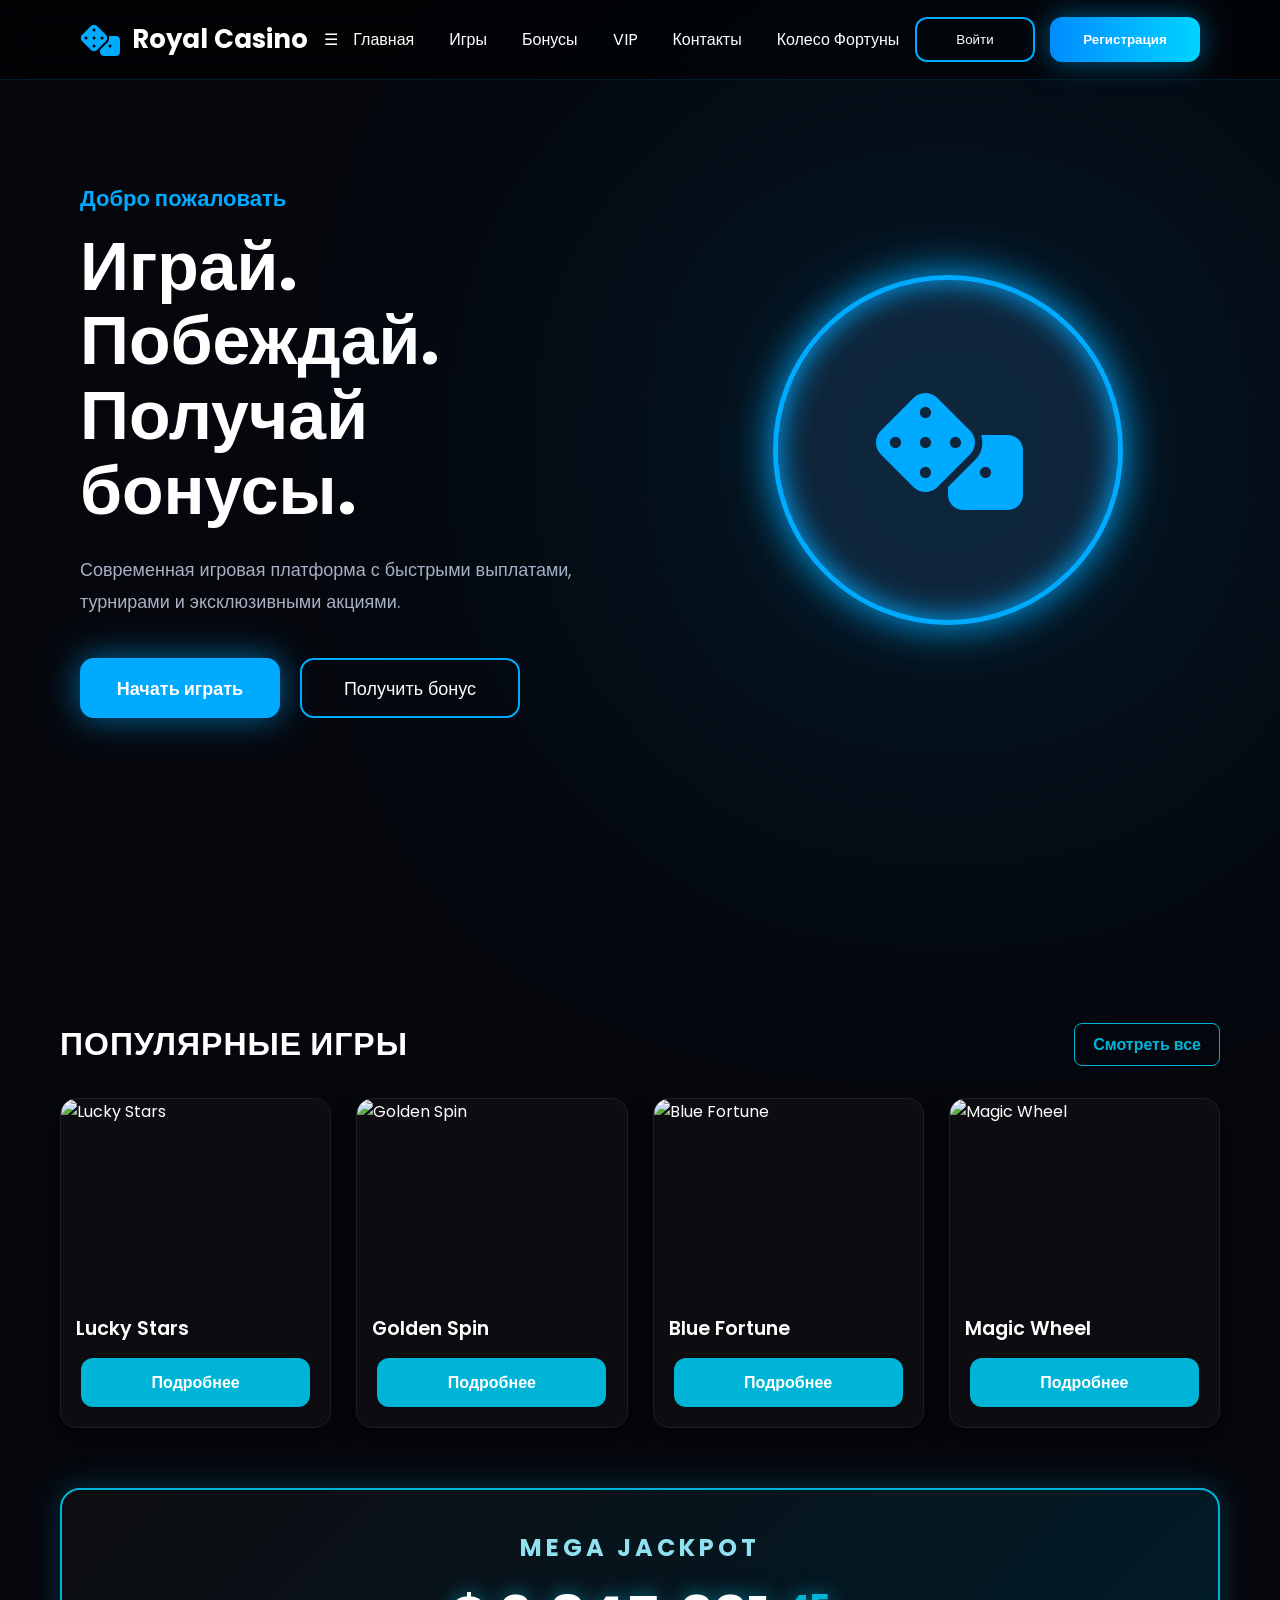
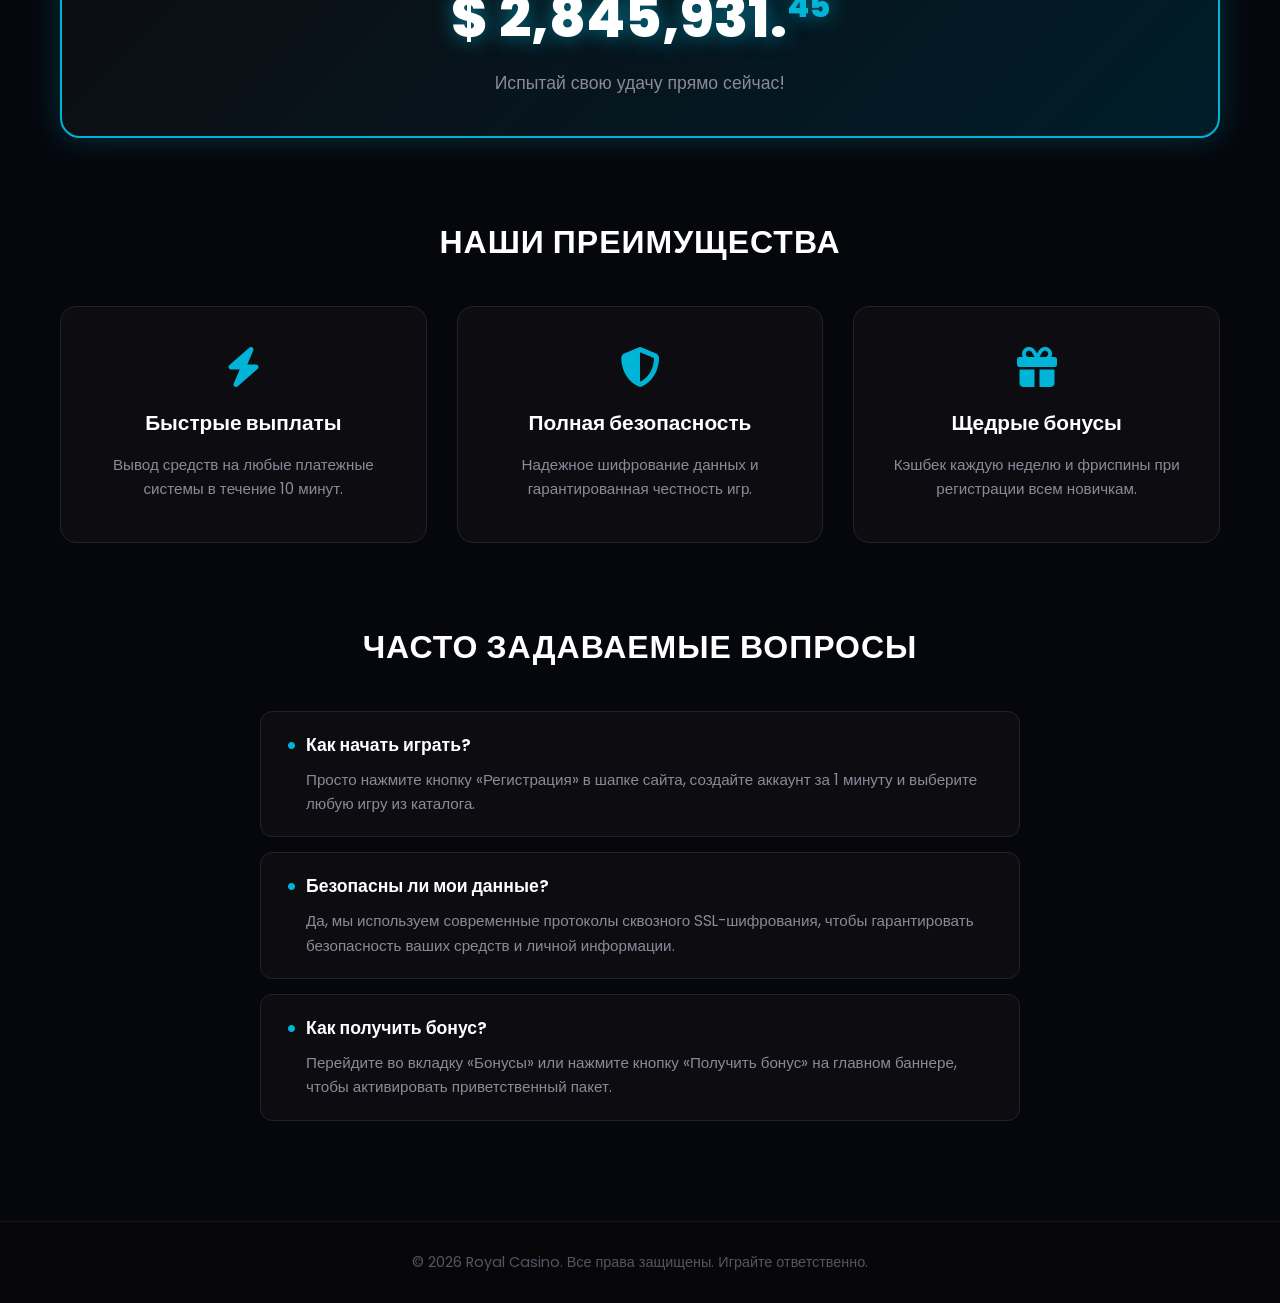
==== commit 0aad66a9: "Update index.html" ====
--- a/index.html
+++ b/index.html
@@ -24,7 +24,7 @@
             <i class="fa-solid fa-dice"></i>
             <span>Royal Casino</span>
         </div>
-
+        <div class="menu-toggle" onclick="toggleMenu()">☰</div>
         <nav>
             <a href="#">Главная</a>
             <a href="./games.html">Игры</a>
@@ -243,4 +243,4 @@
    
 </body>
 
-</html>+</html>
--- a/style.css
+++ b/style.css
@@ -1522,4 +1522,84 @@
     border: 1px solid #00ffcc;
     border-radius: 4px;
     background: rgba(0, 255, 204, 0.1);
-}+}
+
+/* --- ԱԴԱՊՏԻՎ ԴԻԶԱՅՆ (RESPONSIVE) --- */
+
+/* Մենյուի ադապտացիա */
+@media (max-width: 768px) {
+    header {
+        flex-direction: column;
+        gap: 10px;
+        padding: 10px !important;
+    }
+    .user-profile {
+        justify-content: center;
+        width: 100%;
+    }
+}
+
+/* Խաղերի ցանցի (grid) ադապտացիա */
+@media (max-width: 1024px) {
+    .game-grid {
+        grid-template-columns: repeat(2, 1fr) !important; /* 2 սյուն պլանշետների համար */
+    }
+}
+
+@media (max-width: 600px) {
+    .game-grid {
+        grid-template-columns: 1fr !important; /* 1 սյուն հեռախոսների համար */
+    }
+    
+    /* Քարտերի չափերը հեռախոսով */
+    .game-card {
+        margin: 0 auto;
+        width: 90%;
+    }
+}
+
+/* Ընդհանուր նկարների հարմարեցում */
+img {
+    max-width: 100%;
+    display: block;
+}
+/* --- IOS-Ի ՀԱՄԱՐ ԱՊԱՀՈՎՈՒՄ --- */
+
+/* 1. Հեռացնում ենք հորիզոնական սքրոլը (որպեսզի էկրանը չշարժվի) */
+html, body {
+    overflow-x: hidden;
+    width: 100%;
+    margin: 0;
+    padding: 0;
+}
+
+/* 2. Մոբայլի համար հարմարեցված սյուներ */
+@media (max-width: 600px) {
+    .game-grid {
+        grid-template-columns: 1fr !important; /* 1 սյուն */
+        gap: 15px !important;
+        padding: 10px !important;
+    }
+
+    /* 3. Սեղմելի տարրերի չափերի մեծացում */
+    button, .play-btn, .nav a {
+        min-height: 44px; /* Apple-ի ստանդարտը հպումների համար */
+        padding: 12px 20px;
+    }
+
+    /* 4. Ֆոնտի չափի ավտոմատ կարգավորում */
+    body {
+        font-size: 16px; /* Սա կանխում է Safari-ի ավտոմատ զումը */
+    }
+}
+
+/* 5. Կայքի հիմնական կոնտեյները */
+.container, .main-container {
+    width: 100%;
+    max-width: 100vw;
+    box-sizing: border-box;
+    padding-left: 10px;
+    padding-right: 10px;
+}
+
+
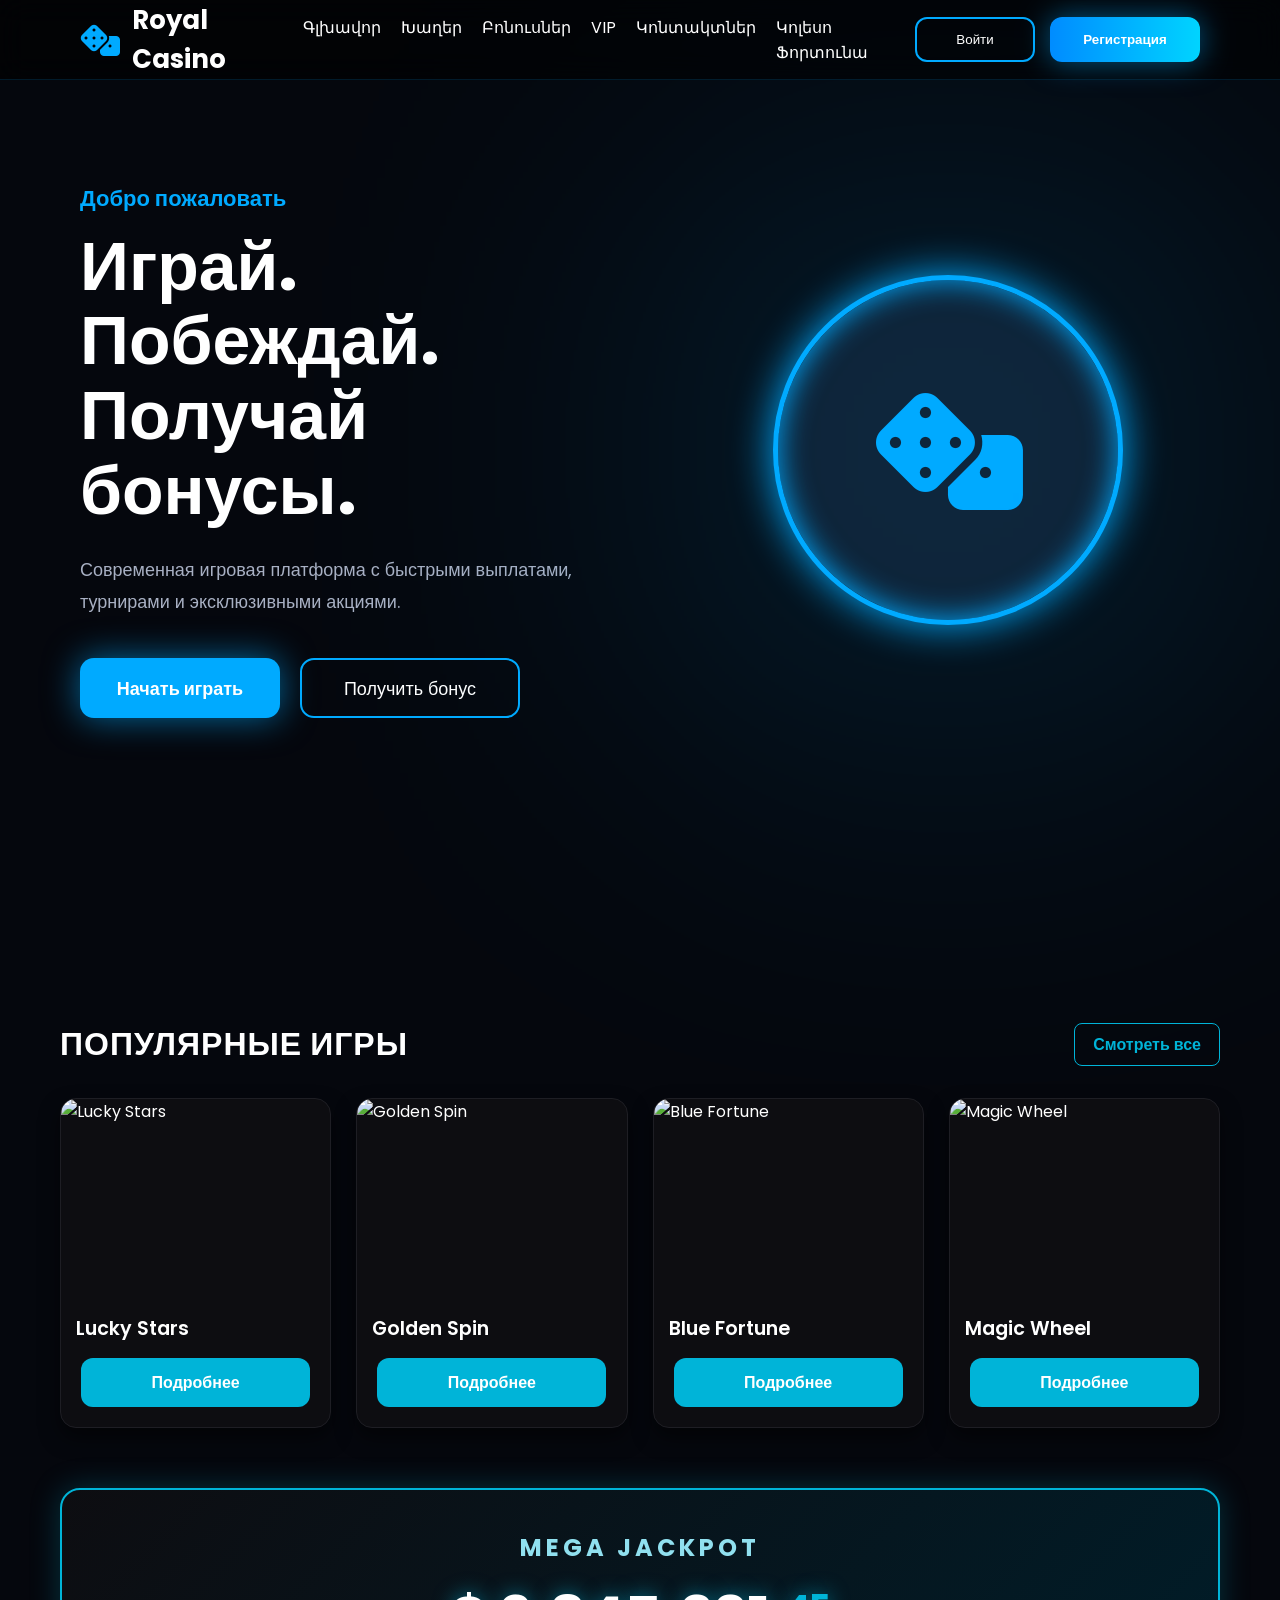
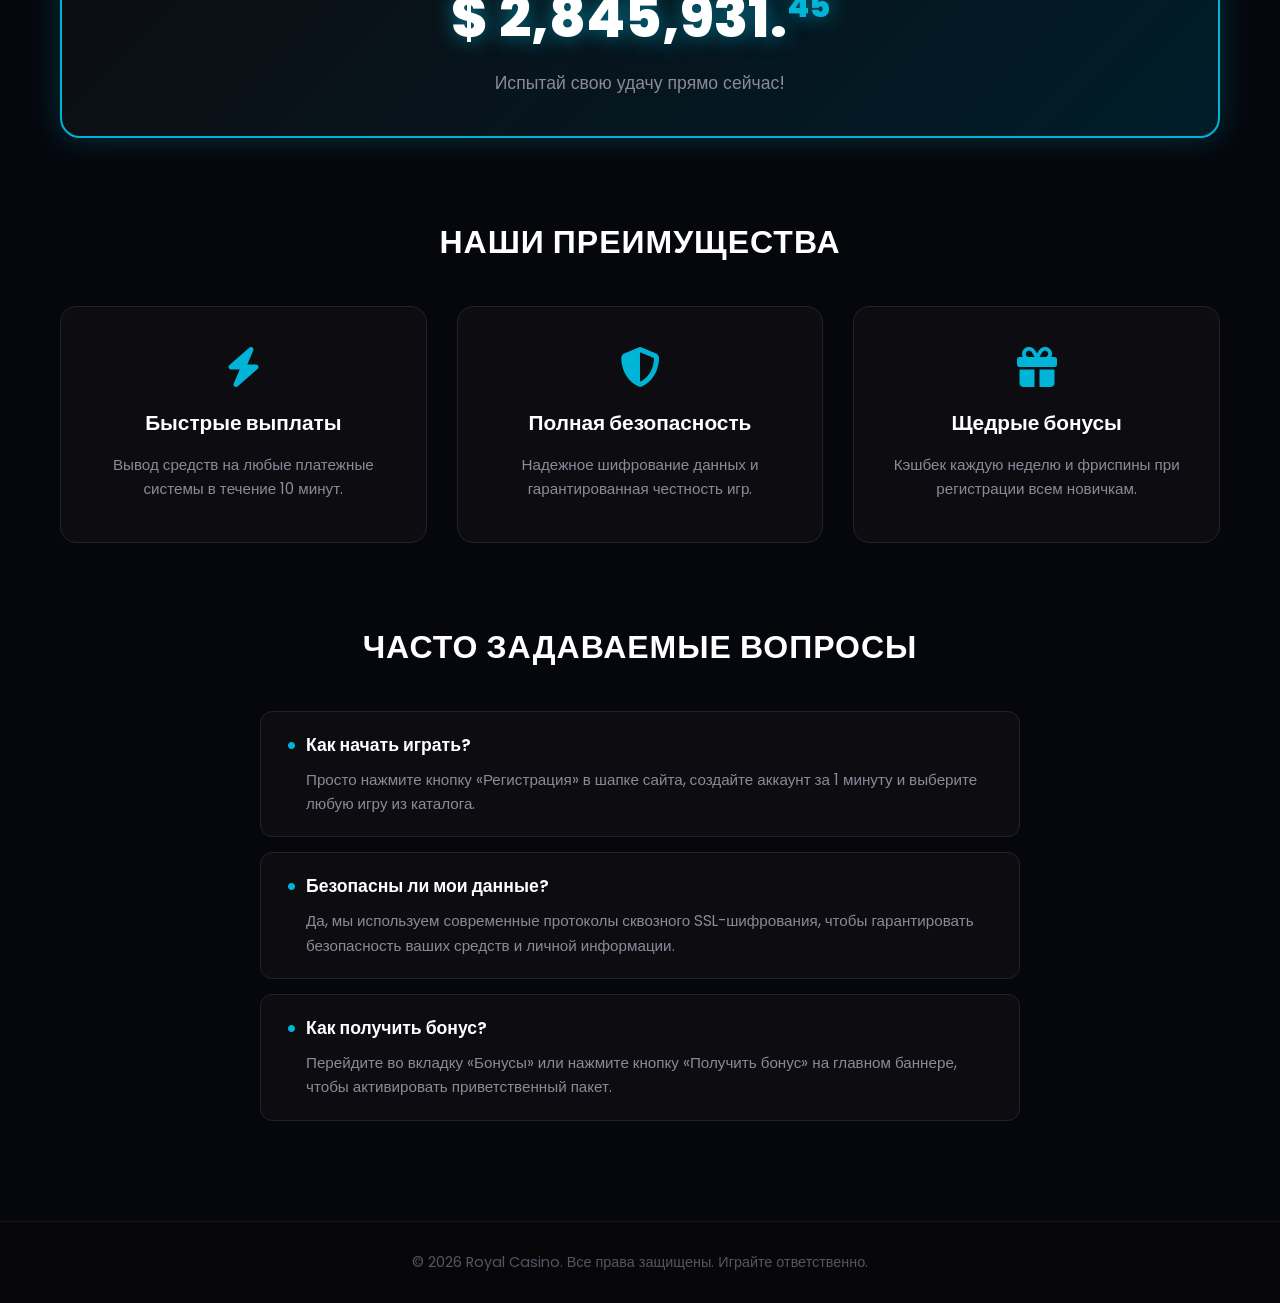
==== commit a0cedd67: "Update index.html" ====
--- a/index.html
+++ b/index.html
@@ -24,15 +24,16 @@
             <i class="fa-solid fa-dice"></i>
             <span>Royal Casino</span>
         </div>
-        <div class="menu-toggle" onclick="toggleMenu()">☰</div>
-        <nav>
-            <a href="#">Главная</a>
-            <a href="./games.html">Игры</a>
-            <a href="#">Бонусы</a>
-            <a href="./vip.html">VIP</a>
-            <a href="./contacts.html">Контакты</a>
-            <a href="wheel.html">Колесо Фортуны</a>
-        </nav>
+       <div class="menu-toggle" onclick="toggleMenu()">☰</div>
+
+<nav id="navMenu" class="nav-menu">
+    <a href="index.html">Գլխավոր</a>
+    <a href="games.html">Խաղեր</a>
+    <a href="bonus.html">Բոնուսներ</a>
+    <a href="vip.html">VIP</a>
+    <a href="contacts.html">Կոնտակտներ</a>
+    <a href="wheel.html">Կոլեսո Ֆորտունա</a>
+</nav>
 
         <div class="buttons" id="auth-buttons">
             <button class="login" onclick="openModal('login-modal')">Войти</button>
--- a/style.css
+++ b/style.css
@@ -1602,4 +1602,33 @@
     padding-right: 10px;
 }
 
-
+/* Սկզբից թաքցնում ենք մենյուն հեռախոսների համար */
+.nav-menu {
+    display: flex;
+    gap: 20px;
+}
+
+.menu-toggle {
+    display: none; /* Կոճակը երևում է միայն հեռախոսով */
+    font-size: 30px;
+    cursor: pointer;
+}
+
+@media (max-width: 768px) {
+    .menu-toggle { display: block; }
+    
+    .nav-menu {
+        display: none; /* Մենյուն փակ է */
+        flex-direction: column;
+        position: absolute;
+        top: 60px;
+        left: 0;
+        width: 100%;
+        background: #1a1a1a;
+        padding: 20px;
+    }
+    
+    .nav-menu.active {
+        display: flex; /* Մենյուն բացվում է այս կլասով */
+    }
+}
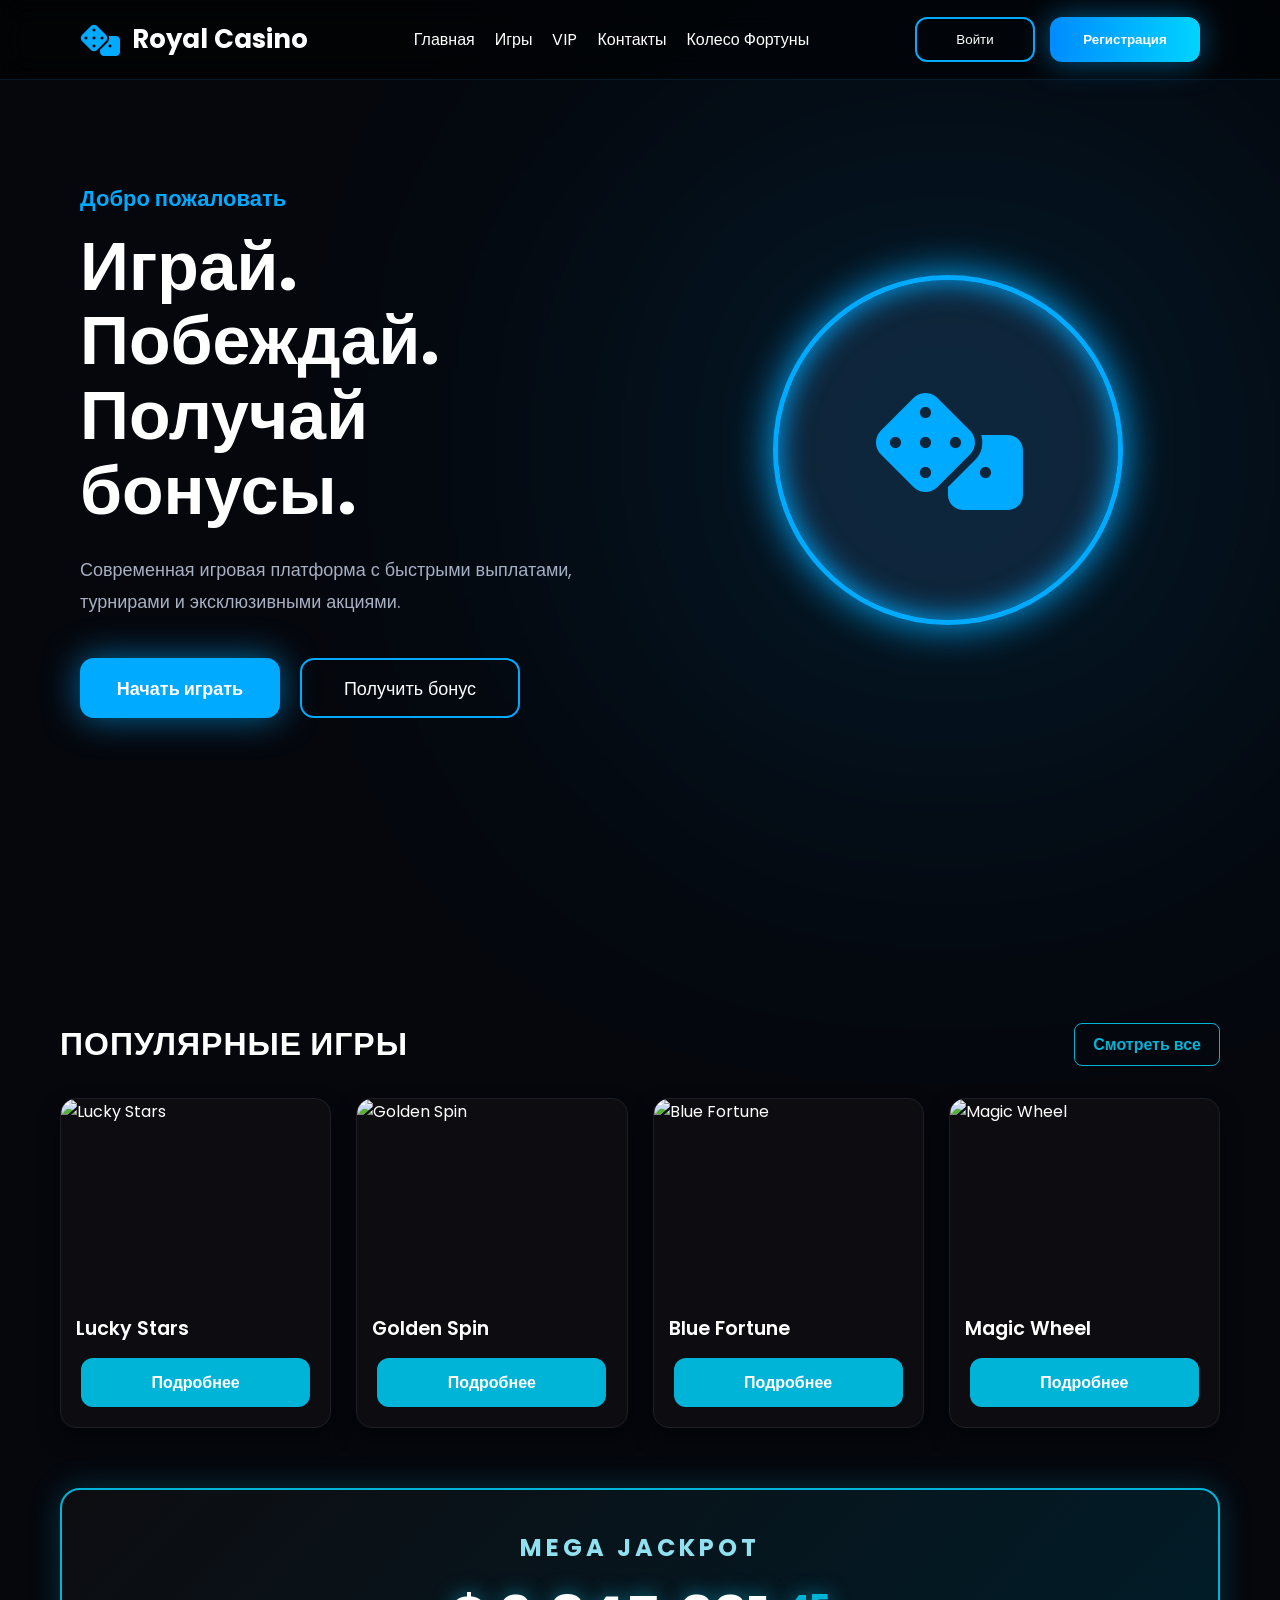
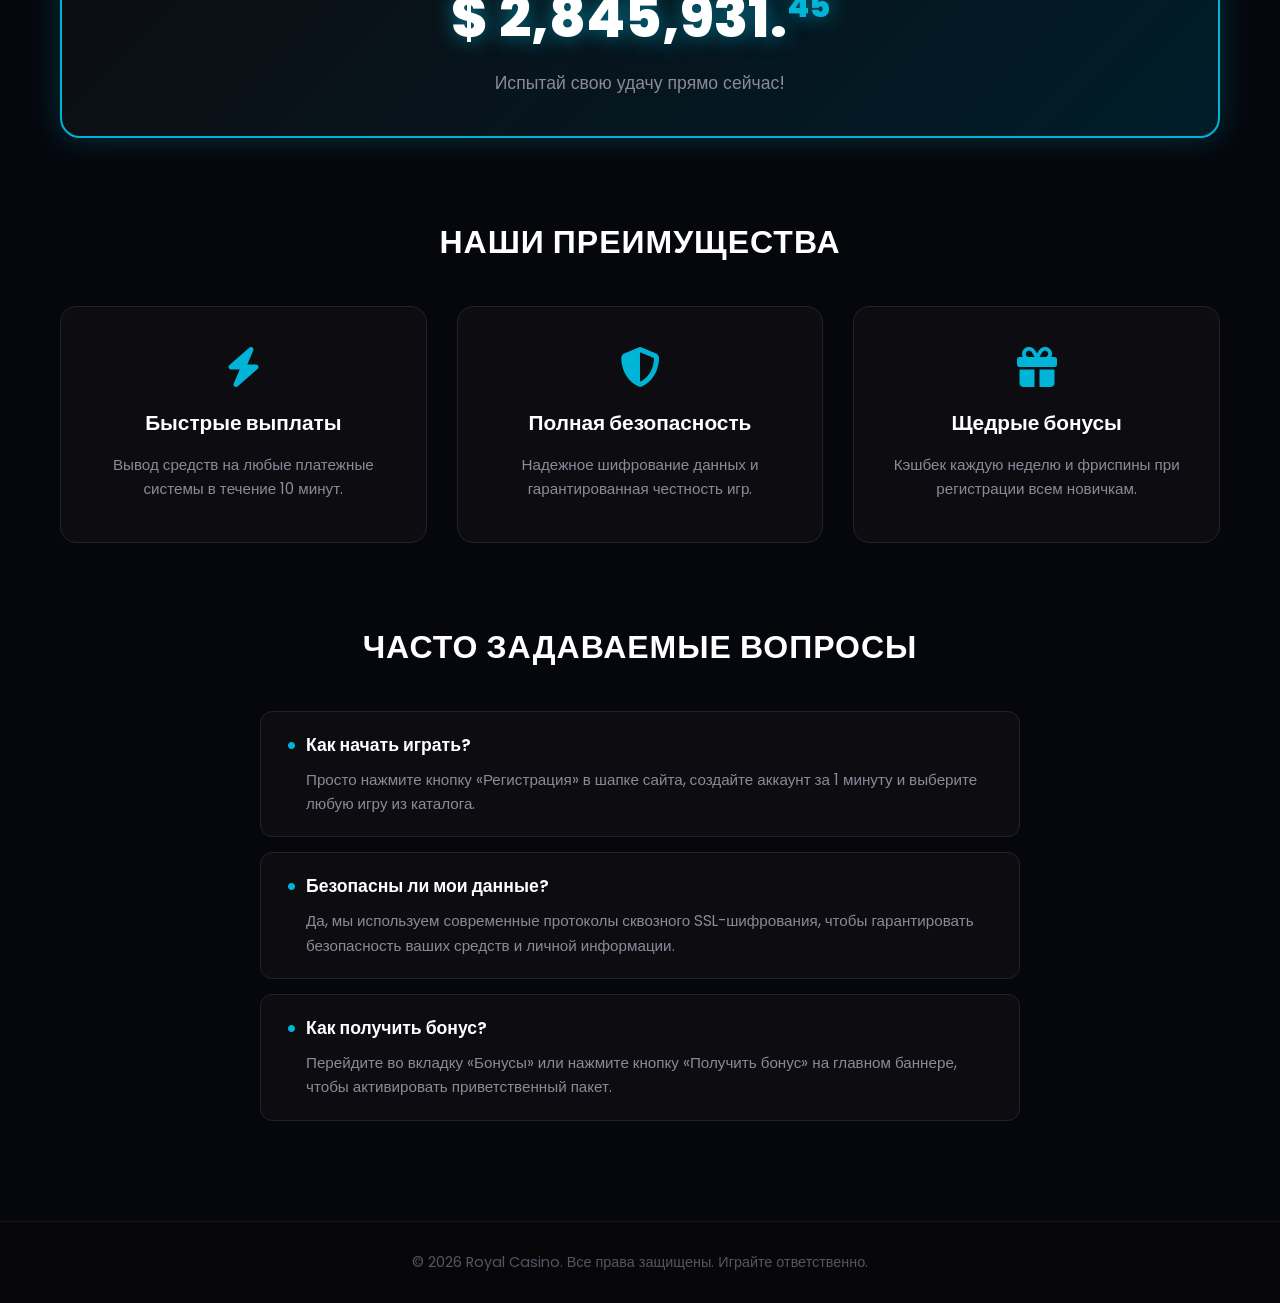
==== commit 99051b3e: "Update index.html" ====
--- a/index.html
+++ b/index.html
@@ -27,12 +27,11 @@
        <div class="menu-toggle" onclick="toggleMenu()">☰</div>
 
 <nav id="navMenu" class="nav-menu">
-    <a href="index.html">Գլխավոր</a>
-    <a href="games.html">Խաղեր</a>
-    <a href="bonus.html">Բոնուսներ</a>
-    <a href="vip.html">VIP</a>
-    <a href="contacts.html">Կոնտակտներ</a>
-    <a href="wheel.html">Կոլեսո Ֆորտունա</a>
+   <a href="index.html">Главная</a>
+        <a href="games.html">Игры</a>
+        <a href="./vip.html">VIP</a>
+        <a href="./contacts.html">Контакты</a>
+        <a href="wheel.html">Колесо Фортуны</a>
 </nav>
 
         <div class="buttons" id="auth-buttons">
--- a/style.css
+++ b/style.css
@@ -1537,6 +1537,20 @@
         justify-content: center;
         width: 100%;
     }
+
+    .nav-menu {
+        display: none; /* Սա փակում է մենյուն */
+        flex-direction: column;
+        width: 100%;
+        background: #333;
+    }
+    .nav-menu.active {
+        display: flex; /* Սա բացում է մենյուն */
+    }
+    .menu-toggle {
+        display: block; /* Կոճակը հայտնվում է */
+        cursor: pointer;
+    }
 }
 
 /* Խաղերի ցանցի (grid) ադապտացիա */
@@ -1614,21 +1628,7 @@
     cursor: pointer;
 }
 
-@media (max-width: 768px) {
-    .menu-toggle { display: block; }
-    
-    .nav-menu {
-        display: none; /* Մենյուն փակ է */
-        flex-direction: column;
-        position: absolute;
-        top: 60px;
-        left: 0;
-        width: 100%;
-        background: #1a1a1a;
-        padding: 20px;
-    }
-    
-    .nav-menu.active {
-        display: flex; /* Մենյուն բացվում է այս կլասով */
-    }
-}
+
+
+
+/* Թաքցնում ենք մենյուն հեռախոսով */
